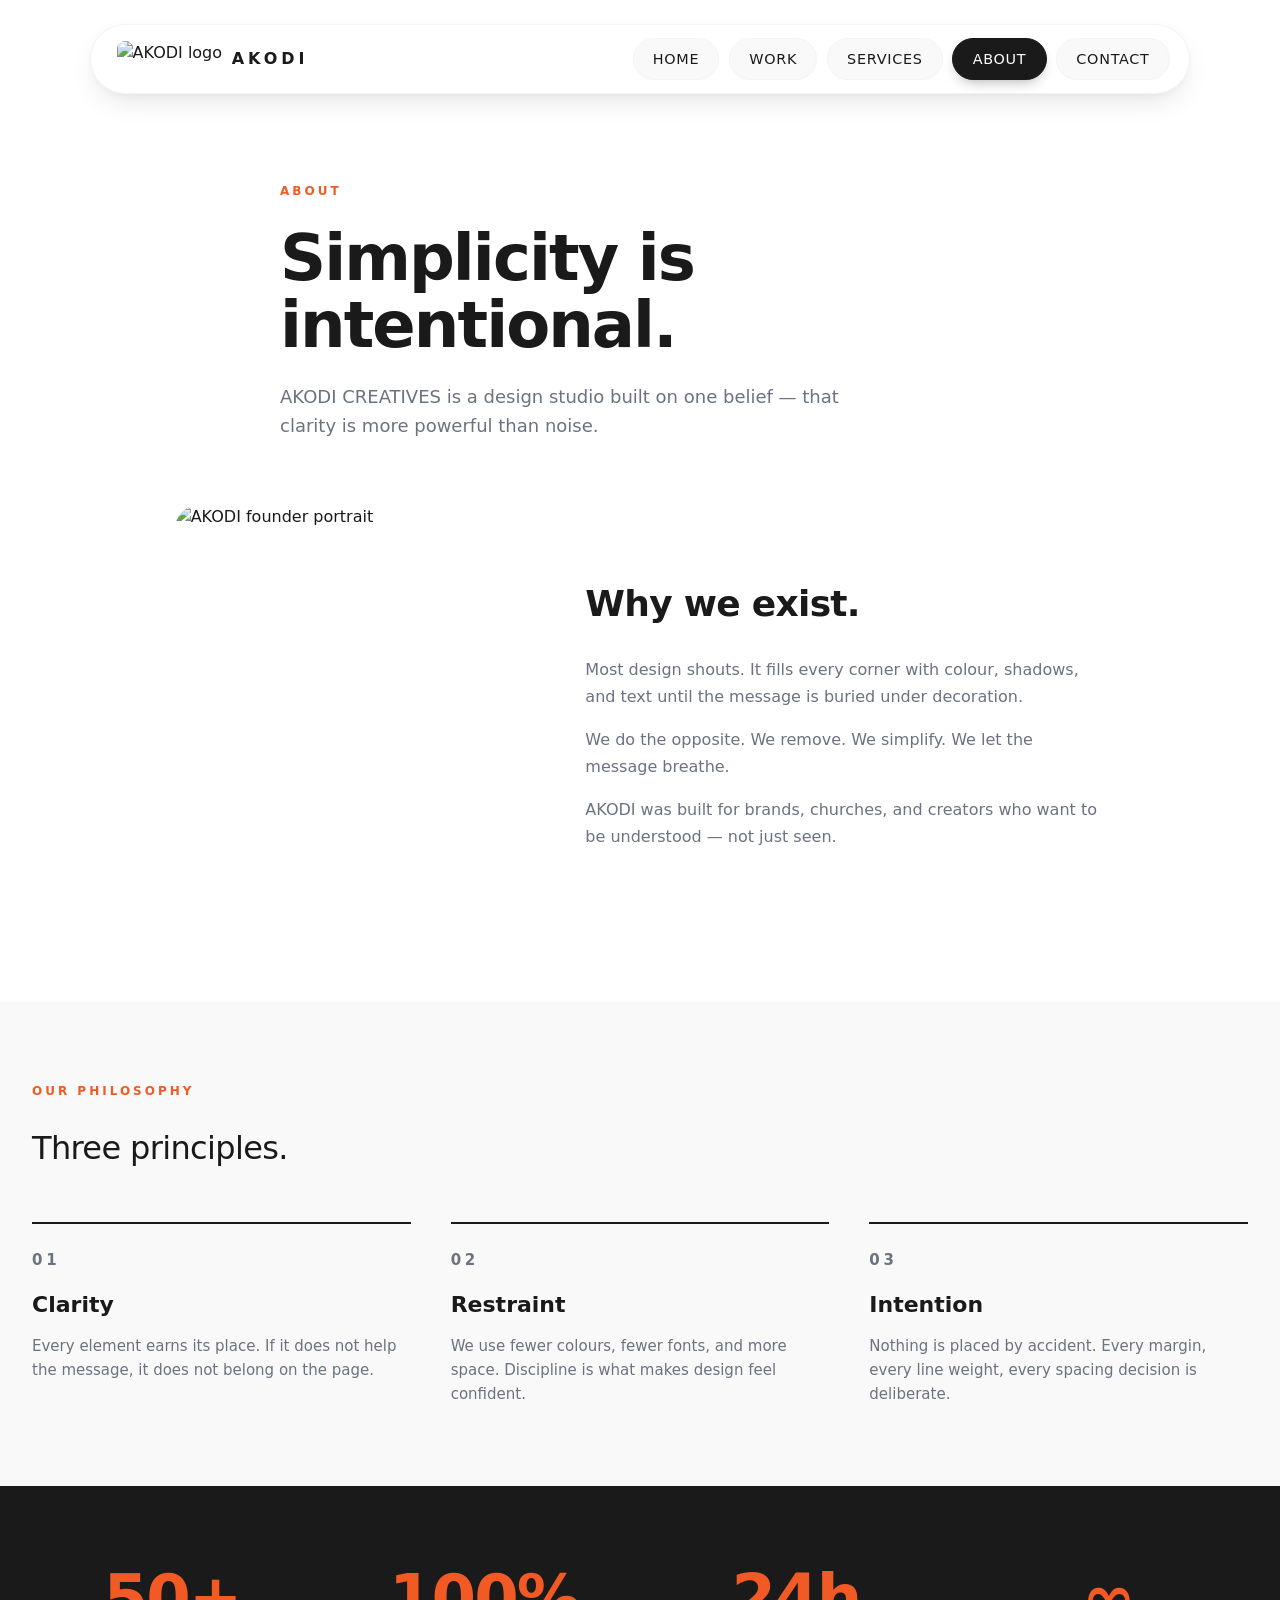
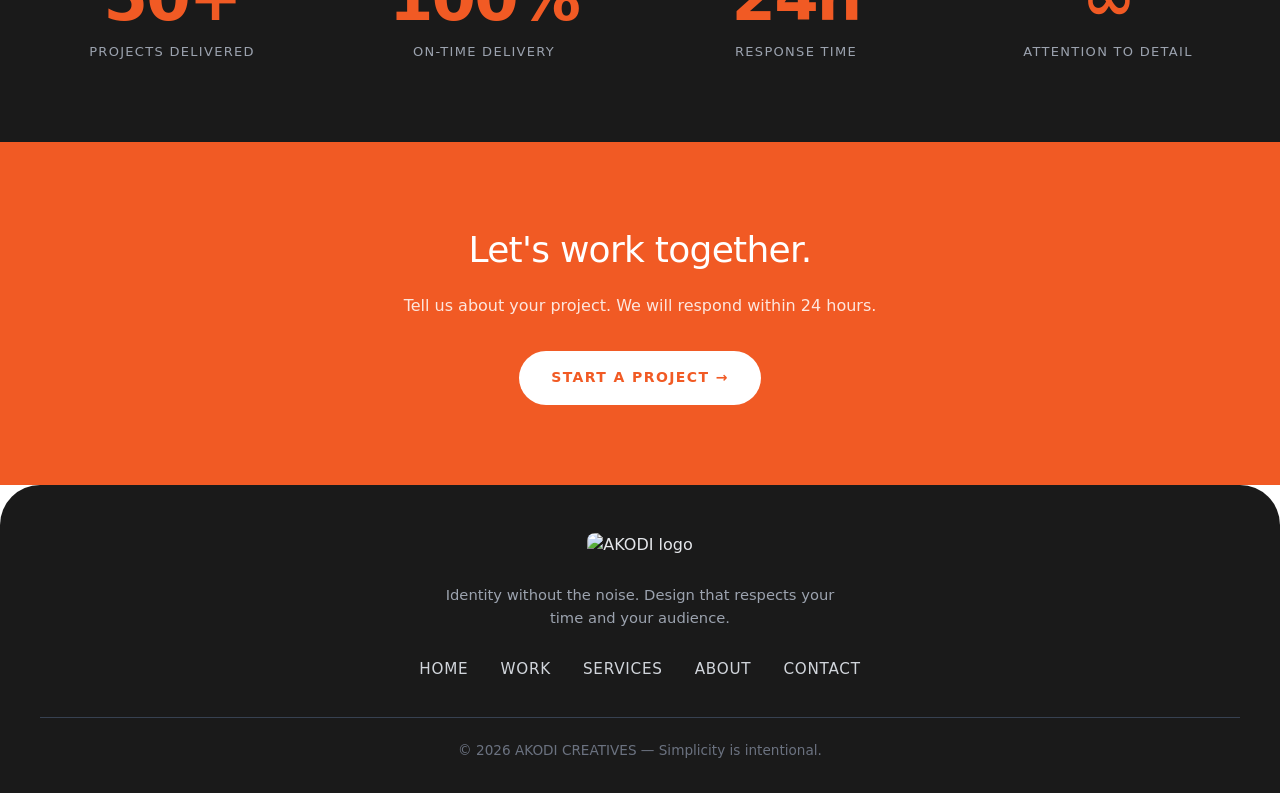
==== about.html @ a0e0c7eb "Upload static website" ====
<!DOCTYPE html>
<html lang="en">
<head>
    <meta charset="UTF-8">
    <meta name="viewport" content="width=device-width, initial-scale=1.0">
    <title>AKODI CREATIVES — About</title>
    <link rel="shortcut icon" href="images/akodi-logo.png" type="image/x-icon">
    <link rel="stylesheet" href="CSS/style.css">
</head>
<body>

    <!-- ================= NAVBAR ================= -->
    <div class="nav-wrapper">
        <nav class="navbar">
            <a href="index.html" class="logo">
                <img src="images/akodi-logo.png" alt="AKODI logo">
                <span class="logo-text">AKODI</span>
            </a>
            <div class="nav-links">
                <a href="index.html" class="nav-link">Home</a>
                <a href="work.html" class="nav-link">Work</a>
                <a href="services.html" class="nav-link">Services</a>
                <a href="about.html" class="nav-link active">About</a>
                <a href="contact.html" class="nav-link">Contact</a>
            </div>
        </nav>
    </div>

    <!-- ================= PAGE HEADER ================= -->
    <section class="page-header">
        <div class="page-header-inner">
            <p class="eyebrow">ABOUT</p>
            <h1>Simplicity is intentional.</h1>
            <p class="page-sub">AKODI CREATIVES is a design studio built on one belief — that clarity is more powerful than noise.</p>
        </div>
    </section>

    <!-- ================= ABOUT INTRO ================= -->
    <section class="about-intro">
        <div class="about-intro-inner">
            <div class="about-image">
                <img src="images/about-portrait.png" alt="AKODI founder portrait">
            </div>
            <div class="about-text">
                <h2>Why we exist.</h2>
                <p>Most design shouts. It fills every corner with colour, shadows, and text until the message is buried under decoration.</p>
                <p>We do the opposite. We remove. We simplify. We let the message breathe.</p>
                <p>AKODI was built for brands, churches, and creators who want to be understood — not just seen.</p>
            </div>
        </div>
    </section>

    <!-- ================= PHILOSOPHY ================= -->
    <section class="philosophy">
        <div class="philosophy-inner">
            <p class="eyebrow">OUR PHILOSOPHY</p>
            <h2>Three principles.</h2>

            <div class="philosophy-grid">
                <div class="philosophy-item">
                    <p class="philosophy-num">01</p>
                    <h3>Clarity</h3>
                    <p>Every element earns its place. If it does not help the message, it does not belong on the page.</p>
                </div>
                <div class="philosophy-item">
                    <p class="philosophy-num">02</p>
                    <h3>Restraint</h3>
                    <p>We use fewer colours, fewer fonts, and more space. Discipline is what makes design feel confident.</p>
                </div>
                <div class="philosophy-item">
                    <p class="philosophy-num">03</p>
                    <h3>Intention</h3>
                    <p>Nothing is placed by accident. Every margin, every line weight, every spacing decision is deliberate.</p>
                </div>
            </div>
        </div>
    </section>

    <!-- ================= STATS ================= -->
    <section class="stats">
        <div class="stats-inner">
            <div class="stat-item">
                <p class="stat-number">50+</p>
                <p class="stat-label">Projects delivered</p>
            </div>
            <div class="stat-item">
                <p class="stat-number">100%</p>
                <p class="stat-label">On-time delivery</p>
            </div>
            <div class="stat-item">
                <p class="stat-number">24h</p>
                <p class="stat-label">Response time</p>
            </div>
            <div class="stat-item">
                <p class="stat-number">∞</p>
                <p class="stat-label">Attention to detail</p>
            </div>
        </div>
    </section>

    <!-- ================= CTA ================= -->
    <section class="cta-band">
        <div class="cta-inner">
            <h2>Let's work together.</h2>
            <p>Tell us about your project. We will respond within 24 hours.</p>
            <a href="contact.html" class="btn-light">Start a Project →</a>
        </div>
    </section>

    <!-- ================= FOOTER ================= -->
    <footer class="footer">
        <div class="footer-content">
            <div class="footer-brand">
                <img src="images/akodi-logo-white.png" alt="AKODI logo" class="footer-logo">
                <p>Identity without the noise. Design that respects your time and your audience.</p>
            </div>

            <div class="footer-links">
                <a href="index.html">Home</a>
                <a href="work.html">Work</a>
                <a href="services.html">Services</a>
                <a href="about.html">About</a>
                <a href="contact.html">Contact</a>
            </div>

            <p class="footer-copy">© 2026 AKODI CREATIVES — Simplicity is intentional.</p>
        </div>
    </footer>

</body>
</html>
---- CSS/style.css ----
/* ================= RESET ================= */
* {
    margin: 0;
    padding: 0;
    box-sizing: border-box;
}

html {
    scroll-behavior: smooth;
}

body {
    font-family: system-ui, -apple-system, BlinkMacSystemFont, 'Segoe UI', Roboto, 'Helvetica Neue', Arial, sans-serif;
    background: #FFFFFF;
    color: #1A1A1A;
    line-height: 1.55;
    display: flex;
    flex-direction: column;
    min-height: 100vh;
}

a {
    color: inherit;
    text-decoration: none;
}

img {
    width: 100%;
    display: block;
}

/* ================= NAVBAR ================= */
.nav-wrapper {
    display: flex;
    justify-content: center;
    width: 100%;
    padding: 1.5rem 1.5rem 0.5rem;
    position: sticky;
    top: 0;
    z-index: 50;
    background: #FFFFFF;
}

.navbar {
    background: #FFFFFF;
    border-radius: 60px;
    box-shadow:
        0 12px 30px -8px rgba(0, 0, 0, 0.12),
        0 4px 10px -4px rgba(0, 0, 0, 0.05);
    padding: 0.5rem 1.2rem 0.5rem 0.6rem;
    display: flex;
    flex-wrap: wrap;
    justify-content: space-between;
    align-items: center;
    gap: 0.8rem 1rem;
    max-width: 1100px;
    width: 100%;
    border: 1px solid #F3F4F6;
}

.logo {
    display: inline-flex;
    align-items: center;
    gap: 0.6rem;
    padding: 0.5rem 1rem;
    border-radius: 40px;
    transition: background 0.2s ease;
}

.logo:hover {
    background: #F9F9F9;
}

.logo img {
    height: 36px;
    width: auto;
    border-radius: 8px;
}

.logo-text {
    font-weight: 700;
    font-size: 1rem;
    letter-spacing: 0.25em;
    color: #1A1A1A;
    text-transform: uppercase;
    white-space: nowrap;
}

.nav-links {
    display: flex;
    flex-wrap: wrap;
    gap: 0.4rem 0.6rem;
    align-items: center;
}

.nav-link {
    display: inline-flex;
    align-items: center;
    justify-content: center;
    padding: 0.55rem 1.2rem;
    border-radius: 40px;
    font-weight: 500;
    font-size: 0.9rem;
    letter-spacing: 0.05em;
    text-transform: uppercase;
    color: #1A1A1A;
    background: #F9F9F9;
    transition: all 0.25s cubic-bezier(0.2, 0, 0, 1);
    border: 1px solid #F3F4F6;
    white-space: nowrap;
}

.nav-link:hover {
    transform: translateY(-2px);
    background: #1A1A1A;
    color: #FFFFFF;
    border-color: #1A1A1A;
    box-shadow: 0 10px 18px -10px rgba(0, 0, 0, 0.25);
}

.nav-link.active {
    background: #1A1A1A;
    color: #FFFFFF;
    border-color: #1A1A1A;
    box-shadow: 0 6px 14px -6px rgba(26, 26, 26, 0.4);
}

.nav-link:focus-visible {
    outline: 2px solid #F15A24;
    outline-offset: 2px;
}

/* ================= HERO ================= */
.hero {
    max-width: 1280px;
    margin: 0 auto;
    padding: 5rem 2rem 4rem;
}

.hero-inner {
    display: grid;
    grid-template-columns: 1fr;
    gap: 3rem;
    align-items: center;
}

.eyebrow {
    color: #F15A24;
    font-size: 12px;
    font-weight: 600;
    letter-spacing: 0.25em;
    text-transform: uppercase;
    margin-bottom: 1.5rem;
}

.hero h1 {
    font-size: 48px;
    font-weight: 700;
    line-height: 1;
    letter-spacing: -0.03em;
    margin-bottom: 2rem;
    color: #1A1A1A;
}

.hero-sub {
    color: #6B7280;
    font-size: 18px;
    max-width: 480px;
    line-height: 1.6;
    margin-bottom: 2.5rem;
}

.btn {
    display: inline-block;
    background: #1A1A1A;
    color: #FFFFFF;
    padding: 1rem 2rem;
    border-radius: 40px;
    font-size: 14px;
    font-weight: 600;
    letter-spacing: 0.1em;
    text-transform: uppercase;
    transition: background 0.2s ease, transform 0.2s ease;
}

.btn:hover {
    background: #F15A24;
    transform: translateY(-2px);
}

.hero-visual {
    display: flex;
    justify-content: center;
}

.hero-img {
    width: 100%;
    max-width: 480px;
    border-radius: 24px;
}

/* ================= FEATURED WORK ================= */
.featured {
    max-width: 1280px;
    margin: 0 auto;
    padding: 4rem 2rem;
}

.featured-header {
    margin-bottom: 3rem;
}

.featured-header h2 {
    font-size: 32px;
    font-weight: 300;
    letter-spacing: -0.02em;
    color: #1A1A1A;
}

.featured-grid {
    display: grid;
    grid-template-columns: 1fr;
    gap: 1.5rem;
}

.card {
    background: #F9F9F9;
    padding: 2rem;
    border-radius: 16px;
    transition: transform 0.3s ease;
}

.card:hover {
    transform: translateY(-4px);
}

.card-img {
    width: 100%;
    aspect-ratio: 4 / 3;
    object-fit: cover;
    border-radius: 8px;
    margin-bottom: 1.5rem;
    transition: opacity 0.3s ease;
    opacity: 0.9;
}

.card:hover .card-img {
    opacity: 1;
}

.card-label {
    font-size: 12px;
    font-weight: 600;
    letter-spacing: 0.25em;
    text-transform: uppercase;
    color: #6B7280;
}

.card-desc {
    font-size: 14px;
    color: #9CA3AF;
    margin-top: 0.25rem;
}

.featured-cta {
    margin-top: 3rem;
    text-align: center;
}

.btn-outline {
    display: inline-block;
    padding: 1rem 2rem;
    border-radius: 40px;
    border: 2px solid #1A1A1A;
    color: #1A1A1A;
    font-size: 14px;
    font-weight: 600;
    letter-spacing: 0.1em;
    text-transform: uppercase;
    transition: all 0.2s ease;
}

.btn-outline:hover {
    background: #1A1A1A;
    color: #FFFFFF;
}

/* ================= SERVICES OVERVIEW (HOME) ================= */
.services-overview {
    border-top: 1px solid #F3F4F6;
    border-bottom: 1px solid #F3F4F6;
    background: #FFFFFF;
    padding: 5rem 0;
}

.services-inner {
    max-width: 1024px;
    margin: 0 auto;
    padding: 0 2rem;
    display: grid;
    grid-template-columns: 1fr;
    gap: 3rem;
}

.services-col h3 {
    color: #F15A24;
    font-size: 12px;
    font-weight: 600;
    letter-spacing: 0.25em;
    text-transform: uppercase;
    margin-bottom: 1rem;
}

.services-col p {
    color: #6B7280;
    font-size: 16px;
    line-height: 1.6;
}

/* ================= PAGE HEADER ================= */
.page-header {
    max-width: 1280px;
    margin: 0 auto;
    padding: 5rem 2rem 2rem;
}

.page-header-inner {
    max-width: 720px;
}

.page-header h1 {
    font-size: 48px;
    font-weight: 700;
    line-height: 1.05;
    letter-spacing: -0.03em;
    margin-bottom: 1.5rem;
    color: #1A1A1A;
}

.page-sub {
    color: #6B7280;
    font-size: 18px;
    line-height: 1.6;
    max-width: 560px;
}

/* ================= WORK PAGE GRID ================= */
.work-section {
    max-width: 1280px;
    margin: 0 auto;
    padding: 3rem 2rem 5rem;
}

.work-inner {
    display: grid;
    grid-template-columns: 1fr;
    gap: 3rem;
}

.work-item {
    display: flex;
    flex-direction: column;
    gap: 1.5rem;
}

.work-item img {
    width: 100%;
    aspect-ratio: 4 / 3;
    object-fit: cover;
    border-radius: 16px;
    transition: transform 0.35s ease;
}

.work-item:hover img {
    transform: scale(1.02);
}

.work-item-info {
    padding-left: 0.25rem;
}

.work-label {
    color: #F15A24;
    font-size: 11px;
    font-weight: 600;
    letter-spacing: 0.25em;
    text-transform: uppercase;
    margin-bottom: 0.5rem;
}

.work-item-info h3 {
    font-size: 22px;
    font-weight: 600;
    letter-spacing: -0.01em;
    color: #1A1A1A;
    margin-bottom: 0.5rem;
}

.work-desc {
    font-size: 15px;
    color: #6B7280;
    line-height: 1.6;
    max-width: 480px;
}

/* ================= SERVICES FULL PAGE ================= */
.services-full {
    max-width: 1280px;
    margin: 0 auto;
    padding: 3rem 2rem 5rem;
}

.services-full-inner {
    display: flex;
    flex-direction: column;
    gap: 0;
}

.service-block {
    display: flex;
    flex-direction: column;
    gap: 1rem;
    padding: 3rem 0;
    border-top: 1px solid #F3F4F6;
}

.service-block:last-child {
    border-bottom: 1px solid #F3F4F6;
}

.service-number {
    font-size: 14px;
    font-weight: 600;
    letter-spacing: 0.25em;
    color: #F15A24;
}

.service-content h2 {
    font-size: 28px;
    font-weight: 600;
    letter-spacing: -0.02em;
    color: #1A1A1A;
    margin-bottom: 1rem;
}

.service-content p {
    font-size: 16px;
    color: #6B7280;
    line-height: 1.6;
    max-width: 560px;
    margin-bottom: 1.5rem;
}

.service-list {
    list-style: none;
    display: flex;
    flex-direction: column;
    gap: 0.6rem;
}

.service-list li {
    font-size: 15px;
    color: #1A1A1A;
    padding-left: 1.25rem;
    position: relative;
}

.service-list li::before {
    content: '—';
    position: absolute;
    left: 0;
    color: #F15A24;
}

/* ================= PROCESS ================= */
.process {
    background: #F9F9F9;
    padding: 5rem 2rem;
}

.process-inner {
    max-width: 1280px;
    margin: 0 auto;
}

.process h2 {
    font-size: 32px;
    font-weight: 300;
    letter-spacing: -0.02em;
    color: #1A1A1A;
    margin-bottom: 3rem;
}

.process-grid {
    display: grid;
    grid-template-columns: 1fr;
    gap: 2.5rem;
}

.process-step {
    border-top: 2px solid #1A1A1A;
    padding-top: 1.5rem;
}

.process-num {
    font-size: 13px;
    font-weight: 600;
    letter-spacing: 0.25em;
    color: #F15A24;
    margin-bottom: 1rem;
}

.process-step h3 {
    font-size: 20px;
    font-weight: 600;
    color: #1A1A1A;
    margin-bottom: 0.5rem;
}

.process-step p {
    font-size: 15px;
    color: #6B7280;
    line-height: 1.6;
}

/* ================= ABOUT INTRO ================= */
.about-intro {
    max-width: 1280px;
    margin: 0 auto;
    padding: 2rem 2rem 4rem;
}

.about-intro-inner {
    display: grid;
    grid-template-columns: 1fr;
    gap: 3rem;
    align-items: center;
}

.about-image img {
    width: 100%;
    aspect-ratio: 4 / 5;
    object-fit: cover;
    border-radius: 24px;
}

.about-text h2 {
    font-size: 28px;
    font-weight: 600;
    letter-spacing: -0.02em;
    color: #1A1A1A;
    margin-bottom: 1.5rem;
}

.about-text p {
    font-size: 16px;
    color: #6B7280;
    line-height: 1.7;
    margin-bottom: 1rem;
    max-width: 520px;
}

/* ================= PHILOSOPHY ================= */
.philosophy {
    background: #F9F9F9;
    padding: 5rem 2rem;
}

.philosophy-inner {
    max-width: 1280px;
    margin: 0 auto;
}

.philosophy h2 {
    font-size: 32px;
    font-weight: 300;
    letter-spacing: -0.02em;
    color: #1A1A1A;
    margin-bottom: 3rem;
}

.philosophy-grid {
    display: grid;
    grid-template-columns: 1fr;
    gap: 2.5rem;
}

.philosophy-item {
    border-top: 2px solid #1A1A1A;
    padding-top: 1.5rem;
}

.philosophy-num {
    font-size: 13px;
    font-weight: 600;
    letter-spacing: 0.25em;
    color: #F15A24;
    margin-bottom: 1rem;
}

.philosophy-item h3 {
    font-size: 22px;
    font-weight: 600;
    color: #1A1A1A;
    margin-bottom: 0.75rem;
}

.philosophy-item p {
    font-size: 15px;
    color: #6B7280;
    line-height: 1.6;
}

/* ================= STATS ================= */
.stats {
    background: #1A1A1A;
    color: #FFFFFF;
    padding: 5rem 2rem;
}

.stats-inner {
    max-width: 1280px;
    margin: 0 auto;
    display: grid;
    grid-template-columns: 1fr 1fr;
    gap: 3rem 2rem;
    text-align: center;
}

.stat-number {
    font-size: 48px;
    font-weight: 700;
    letter-spacing: -0.03em;
    color: #F15A24;
    line-height: 1;
    margin-bottom: 0.75rem;
}

.stat-label {
    font-size: 13px;
    font-weight: 500;
    letter-spacing: 0.1em;
    text-transform: uppercase;
    color: #9CA3AF;
}

/* ================= CONTACT PAGE ================= */
.contact-section {
    max-width: 1280px;
    margin: 0 auto;
    padding: 2rem 2rem 5rem;
}

.contact-inner {
    display: grid;
    grid-template-columns: 1fr;
    gap: 4rem;
}

.contact-form {
    display: flex;
    flex-direction: column;
    gap: 2rem;
}

.form-group {
    display: flex;
    flex-direction: column;
    gap: 0.5rem;
}

.form-group.hidden {
    display: none;
}

.form-group label {
    font-size: 12px;
    font-weight: 600;
    letter-spacing: 0.2em;
    text-transform: uppercase;
    color: #6B7280;
}

.label-light {
    color: #9CA3AF;
    font-weight: 400;
    letter-spacing: 0.05em;
    text-transform: none;
}

.contact-form input,
.contact-form textarea {
    width: 100%;
    background: transparent;
    border: none;
    border-bottom: 2px solid #D1D5DB;
    padding: 0.75rem 0;
    color: #1A1A1A;
    font-size: 17px;
    font-family: inherit;
    outline: none;
    transition: border-color 0.2s ease;
    resize: none;
}

.contact-form input:focus,
.contact-form textarea:focus {
    border-bottom-color: #F15A24;
}

.contact-form input::placeholder,
.contact-form textarea::placeholder {
    color: #D1D5DB;
}

.btn-submit {
    align-self: flex-start;
    background: #1A1A1A;
    color: #FFFFFF;
    padding: 1rem 2.5rem;
    border: none;
    border-radius: 40px;
    font-size: 14px;
    font-weight: 600;
    letter-spacing: 0.1em;
    text-transform: uppercase;
    cursor: pointer;
    font-family: inherit;
    transition: background 0.2s ease, transform 0.2s ease;
}

.btn-submit:hover {
    background: #F15A24;
    transform: translateY(-2px);
}

.btn-submit:disabled {
    opacity: 0.6;
    cursor: not-allowed;
}

.form-status {
    font-size: 14px;
    color: #F15A24;
    min-height: 20px;
}

.contact-info {
    display: flex;
    flex-direction: column;
    gap: 1.75rem;
    padding-top: 0.5rem;
}

.info-block {
    border-top: 1px solid #F3F4F6;
    padding-top: 1rem;
}

.info-label {
    font-size: 11px;
    font-weight: 600;
    letter-spacing: 0.25em;
    text-transform: uppercase;
    color: #F15A24;
    margin-bottom: 0.5rem;
}

.info-value {
    font-size: 17px;
    color: #1A1A1A;
    font-weight: 500;
}

/* ================= CTA BAND ================= */
.cta-band {
    background: #F15A24;
    color: #FFFFFF;
    padding: 5rem 2rem;
    text-align: center;
}

.cta-inner h2 {
    font-size: 36px;
    font-weight: 300;
    letter-spacing: -0.02em;
    margin-bottom: 1rem;
}

.cta-inner p {
    color: rgba(255, 255, 255, 0.85);
    font-size: 16px;
    margin-bottom: 2rem;
}

.btn-light {
    display: inline-block;
    background: #FFFFFF;
    color: #F15A24;
    padding: 1rem 2rem;
    border-radius: 40px;
    font-size: 14px;
    font-weight: 600;
    letter-spacing: 0.1em;
    text-transform: uppercase;
    transition: transform 0.2s ease, box-shadow 0.2s ease;
}

.btn-light:hover {
    transform: translateY(-2px);
    box-shadow: 0 12px 24px -10px rgba(0, 0, 0, 0.25);
}

/* ================= FOOTER ================= */
.footer {
    background: #1A1A1A;
    color: #E5E7EB;
    padding: 3rem 1.5rem 2rem;
    border-radius: 40px 40px 0 0;
    margin-top: auto;
}

.footer-content {
    max-width: 1200px;
    margin: 0 auto;
    display: flex;
    flex-direction: column;
    gap: 1.8rem;
    text-align: center;
}

.footer-brand {
    display: flex;
    flex-direction: column;
    align-items: center;
    gap: 0.7rem;
}

.footer-logo {
    height: 40px;
    width: auto;
    border-radius: 8px;
}

.footer-brand p {
    font-size: 0.92rem;
    color: #9CA3AF;
    max-width: 420px;
}

.footer-links {
    display: flex;
    flex-wrap: wrap;
    justify-content: center;
    gap: 1.2rem 2rem;
}

.footer-links a {
    color: #D1D5DB;
    font-weight: 500;
    font-size: 0.95rem;
    letter-spacing: 0.05em;
    text-transform: uppercase;
    transition: color 0.2s ease;
    padding-bottom: 4px;
    border-bottom: 2px solid transparent;
}

.footer-links a:hover {
    color: #FFFFFF;
    border-bottom-color: #F15A24;
}

.footer-copy {
    font-size: 0.85rem;
    color: #6B7280;
    border-top: 1px solid #374151;
    padding-top: 1.4rem;
}

/* ================= MEDIA QUERIES ================= */
@media (min-width: 768px) {
    .hero {
        padding: 6rem 2rem 5rem;
    }

    .hero-inner {
        grid-template-columns: 3fr 2fr;
        gap: 4rem;
    }

    .hero h1 {
        font-size: 72px;
    }

    .hero-img {
        max-width: 100%;
    }

    .featured-grid {
        grid-template-columns: 1fr 1fr;
    }

    .services-inner {
        grid-template-columns: 1fr 1fr 1fr;
        gap: 4rem;
    }

    .page-header h1 {
        font-size: 64px;
    }

    .work-inner {
        grid-template-columns: 1fr 1fr;
        gap: 4rem 3rem;
    }

    .service-block {
        flex-direction: row;
        gap: 4rem;
        padding: 4rem 0;
    }

    .service-number {
        flex: 0 0 80px;
        padding-top: 0.5rem;
    }

    .service-content {
        flex: 1;
    }

    .process-grid {
        grid-template-columns: 1fr 1fr 1fr 1fr;
        gap: 2rem;
    }

    .about-intro-inner {
        grid-template-columns: 2fr 3fr;
        gap: 4rem;
    }

    .about-text h2 {
        font-size: 36px;
    }

    .philosophy-grid {
        grid-template-columns: 1fr 1fr 1fr;
        gap: 2.5rem;
    }

    .stats-inner {
        grid-template-columns: 1fr 1fr 1fr 1fr;
        gap: 2rem;
    }

    .stat-number {
        font-size: 64px;
    }

    .contact-inner {
        grid-template-columns: 3fr 2fr;
        gap: 5rem;
    }
}

@media (min-width: 1024px) {
    .hero h1 {
        font-size: 96px;
    }
}

@media (max-width: 768px) {
    .nav-wrapper {
        padding: 1rem 1rem 0.5rem;
    }

    .navbar {
        padding: 0.5rem 0.8rem;
    }

    .nav-link {
        padding: 0.5rem 0.9rem;
        font-size: 0.75rem;
    }

    .logo-text {
        font-size: 0.9rem;
    }

    .hero h1 {
        font-size: 40px;
    }

    .footer {
        border-radius: 24px 24px 0 0;
    }
}
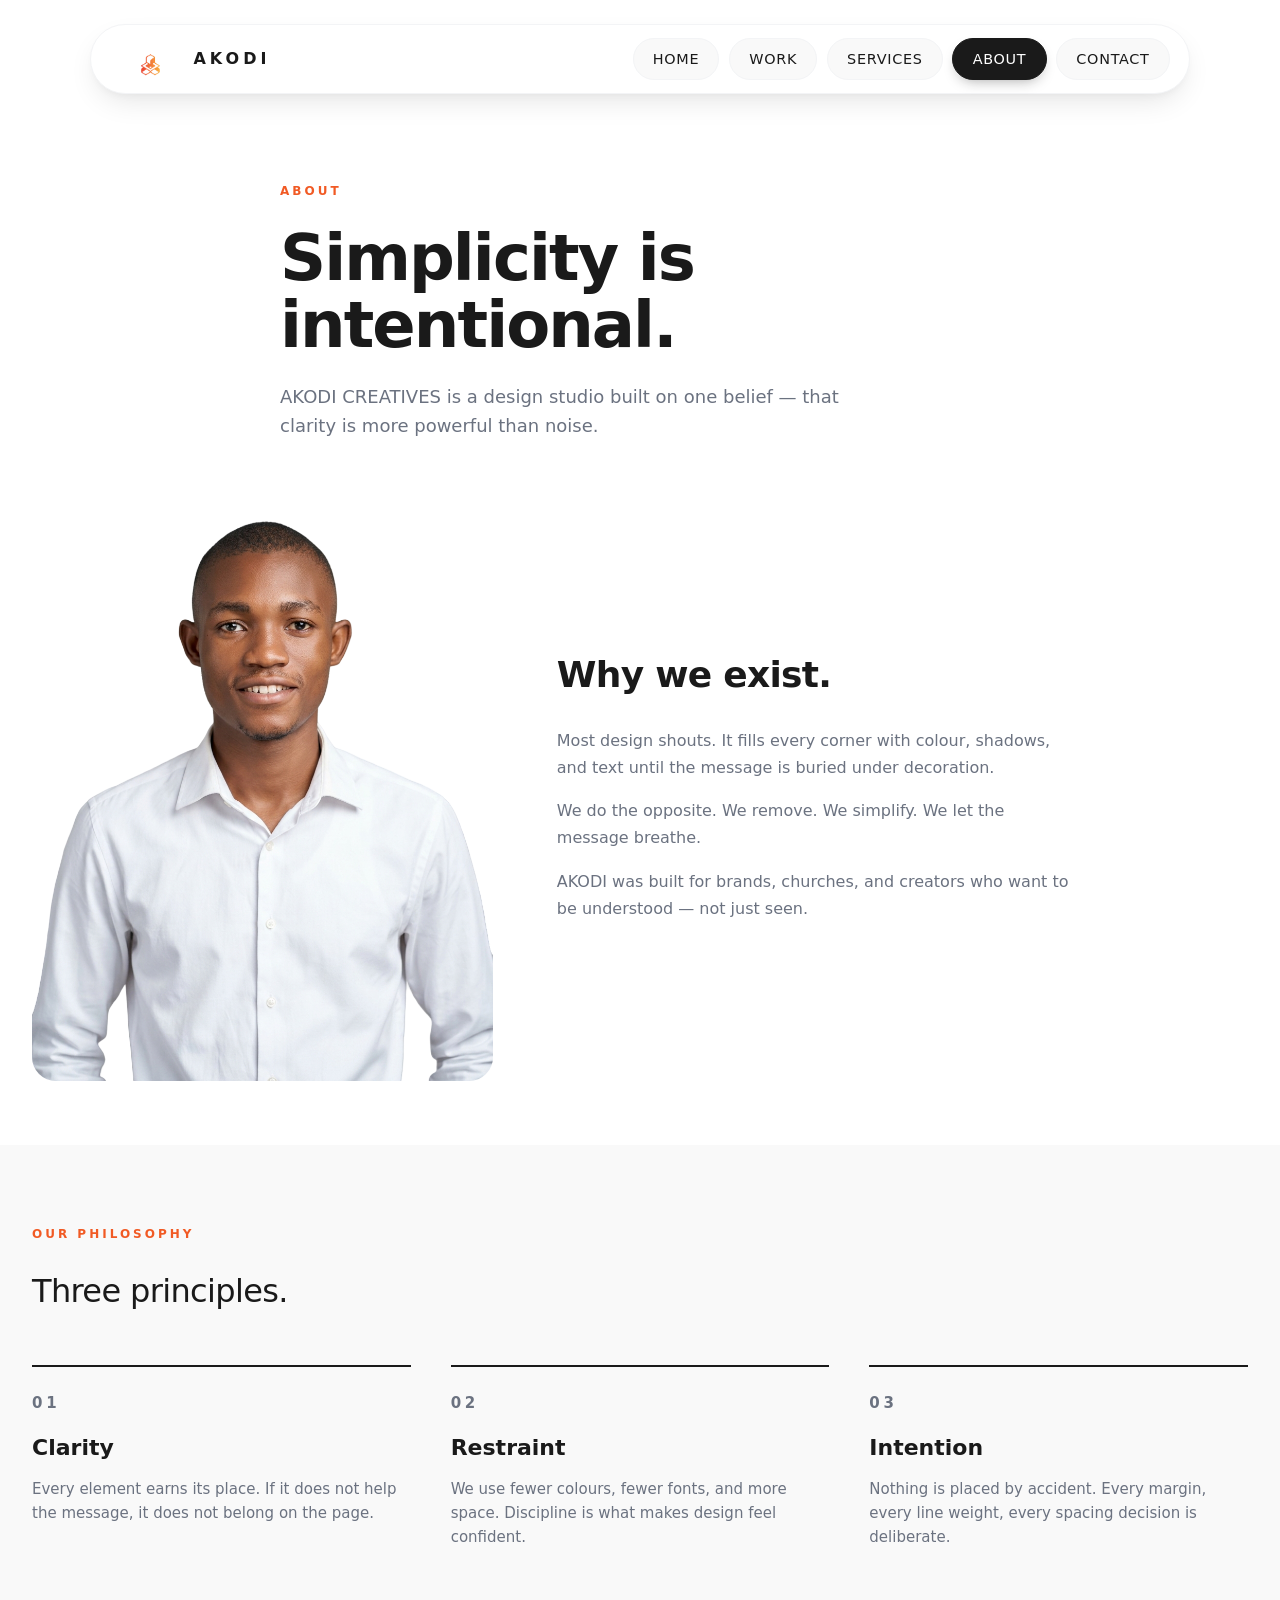
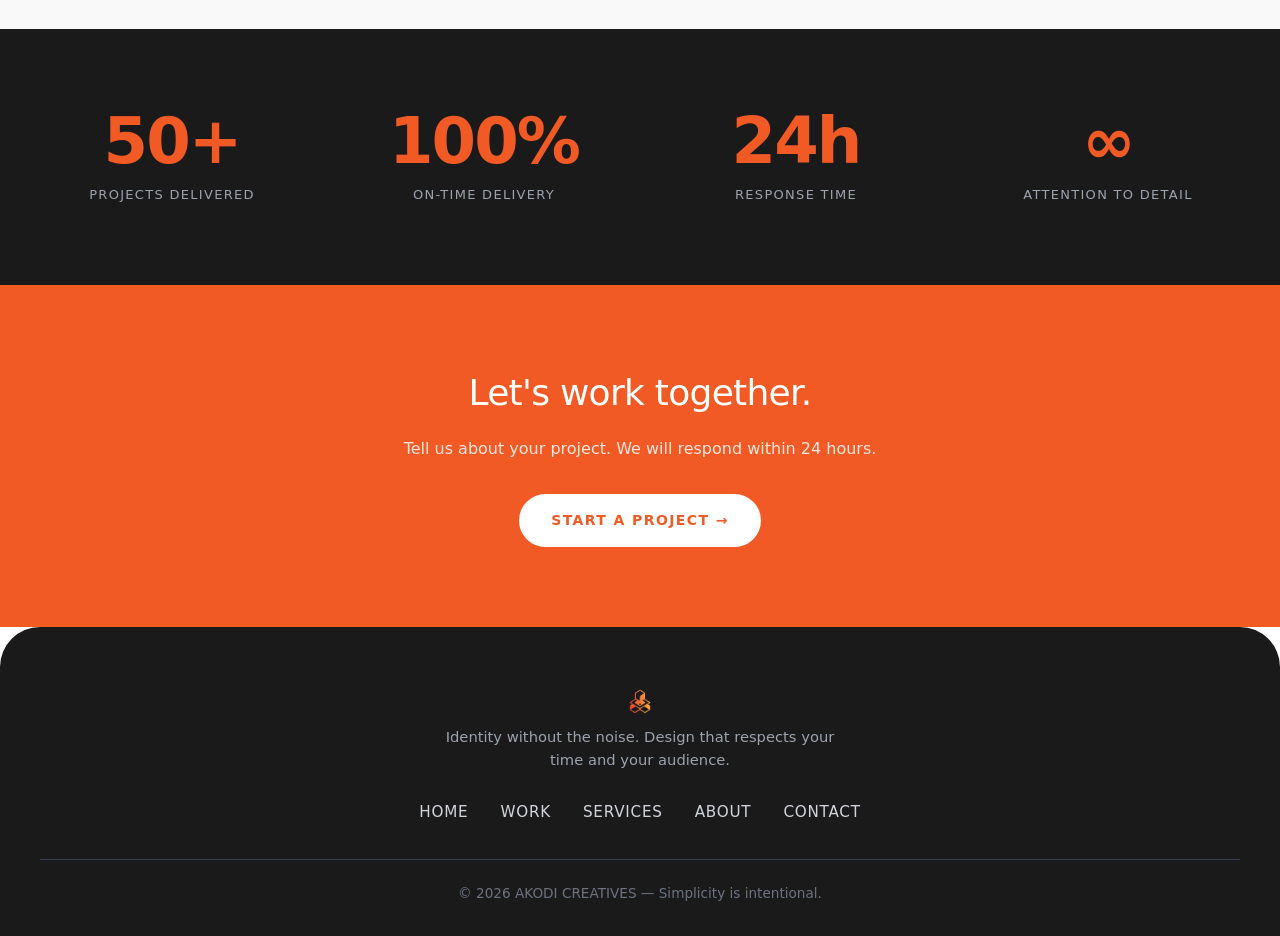
==== commit 8099a9c5: "Fix HTML encoding issues in about.html" ====
--- a/about.html
+++ b/about.html
@@ -5,7 +5,7 @@
     <meta name="viewport" content="width=device-width, initial-scale=1.0">
     <title>AKODI CREATIVES — About</title>
     <link rel="shortcut icon" href="images/akodi-logo.png" type="image/x-icon">
-    <link rel="stylesheet" href="CSS/style.css">
+    <link rel="stylesheet" href="css/style.css">
 </head>
 <body>
 
@@ -128,4 +128,4 @@
     </footer>
 
 </body>
-</html>+</html>
--- a/css/style.css
+++ b/css/style.css
@@ -0,0 +1,998 @@
+/* ================= RESET ================= */
+* {
+    margin: 0;
+    padding: 0;
+    box-sizing: border-box;
+}
+
+html {
+    scroll-behavior: smooth;
+}
+
+body {
+    font-family: system-ui, -apple-system, BlinkMacSystemFont, 'Segoe UI', Roboto, 'Helvetica Neue', Arial, sans-serif;
+    background: #FFFFFF;
+    color: #1A1A1A;
+    line-height: 1.55;
+    display: flex;
+    flex-direction: column;
+    min-height: 100vh;
+}
+
+a {
+    color: inherit;
+    text-decoration: none;
+}
+
+img {
+    width: 100%;
+    display: block;
+}
+
+/* ================= NAVBAR ================= */
+.nav-wrapper {
+    display: flex;
+    justify-content: center;
+    width: 100%;
+    padding: 1.5rem 1.5rem 0.5rem;
+    position: sticky;
+    top: 0;
+    z-index: 50;
+    background: #FFFFFF;
+}
+
+.navbar {
+    background: #FFFFFF;
+    border-radius: 60px;
+    box-shadow:
+        0 12px 30px -8px rgba(0, 0, 0, 0.12),
+        0 4px 10px -4px rgba(0, 0, 0, 0.05);
+    padding: 0.5rem 1.2rem 0.5rem 0.6rem;
+    display: flex;
+    flex-wrap: wrap;
+    justify-content: space-between;
+    align-items: center;
+    gap: 0.8rem 1rem;
+    max-width: 1100px;
+    width: 100%;
+    border: 1px solid #F3F4F6;
+}
+
+.logo {
+    display: inline-flex;
+    align-items: center;
+    gap: 0.6rem;
+    padding: 0.5rem 1rem;
+    border-radius: 40px;
+    transition: background 0.2s ease;
+}
+
+.logo:hover {
+    background: #F9F9F9;
+}
+
+.logo img {
+    height: 36px;
+    width: auto;
+    border-radius: 8px;
+}
+
+.logo-text {
+    font-weight: 700;
+    font-size: 1rem;
+    letter-spacing: 0.25em;
+    color: #1A1A1A;
+    text-transform: uppercase;
+    white-space: nowrap;
+}
+
+.nav-links {
+    display: flex;
+    flex-wrap: wrap;
+    gap: 0.4rem 0.6rem;
+    align-items: center;
+}
+
+.nav-link {
+    display: inline-flex;
+    align-items: center;
+    justify-content: center;
+    padding: 0.55rem 1.2rem;
+    border-radius: 40px;
+    font-weight: 500;
+    font-size: 0.9rem;
+    letter-spacing: 0.05em;
+    text-transform: uppercase;
+    color: #1A1A1A;
+    background: #F9F9F9;
+    transition: all 0.25s cubic-bezier(0.2, 0, 0, 1);
+    border: 1px solid #F3F4F6;
+    white-space: nowrap;
+}
+
+.nav-link:hover {
+    transform: translateY(-2px);
+    background: #1A1A1A;
+    color: #FFFFFF;
+    border-color: #1A1A1A;
+    box-shadow: 0 10px 18px -10px rgba(0, 0, 0, 0.25);
+}
+
+.nav-link.active {
+    background: #1A1A1A;
+    color: #FFFFFF;
+    border-color: #1A1A1A;
+    box-shadow: 0 6px 14px -6px rgba(26, 26, 26, 0.4);
+}
+
+.nav-link:focus-visible {
+    outline: 2px solid #F15A24;
+    outline-offset: 2px;
+}
+
+/* ================= HERO ================= */
+.hero {
+    max-width: 1280px;
+    margin: 0 auto;
+    padding: 5rem 2rem 4rem;
+}
+
+.hero-inner {
+    display: grid;
+    grid-template-columns: 1fr;
+    gap: 3rem;
+    align-items: center;
+}
+
+.eyebrow {
+    color: #F15A24;
+    font-size: 12px;
+    font-weight: 600;
+    letter-spacing: 0.25em;
+    text-transform: uppercase;
+    margin-bottom: 1.5rem;
+}
+
+.hero h1 {
+    font-size: 48px;
+    font-weight: 700;
+    line-height: 1;
+    letter-spacing: -0.03em;
+    margin-bottom: 2rem;
+    color: #1A1A1A;
+}
+
+.hero-sub {
+    color: #6B7280;
+    font-size: 18px;
+    max-width: 480px;
+    line-height: 1.6;
+    margin-bottom: 2.5rem;
+}
+
+.btn {
+    display: inline-block;
+    background: #1A1A1A;
+    color: #FFFFFF;
+    padding: 1rem 2rem;
+    border-radius: 40px;
+    font-size: 14px;
+    font-weight: 600;
+    letter-spacing: 0.1em;
+    text-transform: uppercase;
+    transition: background 0.2s ease, transform 0.2s ease;
+}
+
+.btn:hover {
+    background: #F15A24;
+    transform: translateY(-2px);
+}
+
+.hero-visual {
+    display: flex;
+    justify-content: center;
+}
+
+.hero-img {
+    width: 100%;
+    max-width: 480px;
+    border-radius: 24px;
+}
+
+/* ================= FEATURED WORK ================= */
+.featured {
+    max-width: 1280px;
+    margin: 0 auto;
+    padding: 4rem 2rem;
+}
+
+.featured-header {
+    margin-bottom: 3rem;
+}
+
+.featured-header h2 {
+    font-size: 32px;
+    font-weight: 300;
+    letter-spacing: -0.02em;
+    color: #1A1A1A;
+}
+
+.featured-grid {
+    display: grid;
+    grid-template-columns: 1fr;
+    gap: 1.5rem;
+}
+
+.card {
+    background: #F9F9F9;
+    padding: 2rem;
+    border-radius: 16px;
+    transition: transform 0.3s ease;
+}
+
+.card:hover {
+    transform: translateY(-4px);
+}
+
+.card-img {
+    width: 100%;
+    aspect-ratio: 4 / 3;
+    object-fit: cover;
+    border-radius: 8px;
+    margin-bottom: 1.5rem;
+    transition: opacity 0.3s ease;
+    opacity: 0.9;
+}
+
+.card:hover .card-img {
+    opacity: 1;
+}
+
+.card-label {
+    font-size: 12px;
+    font-weight: 600;
+    letter-spacing: 0.25em;
+    text-transform: uppercase;
+    color: #6B7280;
+}
+
+.card-desc {
+    font-size: 14px;
+    color: #9CA3AF;
+    margin-top: 0.25rem;
+}
+
+.featured-cta {
+    margin-top: 3rem;
+    text-align: center;
+}
+
+.btn-outline {
+    display: inline-block;
+    padding: 1rem 2rem;
+    border-radius: 40px;
+    border: 2px solid #1A1A1A;
+    color: #1A1A1A;
+    font-size: 14px;
+    font-weight: 600;
+    letter-spacing: 0.1em;
+    text-transform: uppercase;
+    transition: all 0.2s ease;
+}
+
+.btn-outline:hover {
+    background: #1A1A1A;
+    color: #FFFFFF;
+}
+
+/* ================= SERVICES OVERVIEW (HOME) ================= */
+.services-overview {
+    border-top: 1px solid #F3F4F6;
+    border-bottom: 1px solid #F3F4F6;
+    background: #FFFFFF;
+    padding: 5rem 0;
+}
+
+.services-inner {
+    max-width: 1024px;
+    margin: 0 auto;
+    padding: 0 2rem;
+    display: grid;
+    grid-template-columns: 1fr;
+    gap: 3rem;
+}
+
+.services-col h3 {
+    color: #F15A24;
+    font-size: 12px;
+    font-weight: 600;
+    letter-spacing: 0.25em;
+    text-transform: uppercase;
+    margin-bottom: 1rem;
+}
+
+.services-col p {
+    color: #6B7280;
+    font-size: 16px;
+    line-height: 1.6;
+}
+
+/* ================= PAGE HEADER ================= */
+.page-header {
+    max-width: 1280px;
+    margin: 0 auto;
+    padding: 5rem 2rem 2rem;
+}
+
+.page-header-inner {
+    max-width: 720px;
+}
+
+.page-header h1 {
+    font-size: 48px;
+    font-weight: 700;
+    line-height: 1.05;
+    letter-spacing: -0.03em;
+    margin-bottom: 1.5rem;
+    color: #1A1A1A;
+}
+
+.page-sub {
+    color: #6B7280;
+    font-size: 18px;
+    line-height: 1.6;
+    max-width: 560px;
+}
+
+/* ================= WORK PAGE GRID ================= */
+.work-section {
+    max-width: 1280px;
+    margin: 0 auto;
+    padding: 3rem 2rem 5rem;
+}
+
+.work-inner {
+    display: grid;
+    grid-template-columns: 1fr;
+    gap: 3rem;
+}
+
+.work-item {
+    display: flex;
+    flex-direction: column;
+    gap: 1.5rem;
+}
+
+.work-item img {
+    width: 100%;
+    aspect-ratio: 4 / 3;
+    object-fit: cover;
+    border-radius: 16px;
+    transition: transform 0.35s ease;
+}
+
+.work-item:hover img {
+    transform: scale(1.02);
+}
+
+.work-item-info {
+    padding-left: 0.25rem;
+}
+
+.work-label {
+    color: #F15A24;
+    font-size: 11px;
+    font-weight: 600;
+    letter-spacing: 0.25em;
+    text-transform: uppercase;
+    margin-bottom: 0.5rem;
+}
+
+.work-item-info h3 {
+    font-size: 22px;
+    font-weight: 600;
+    letter-spacing: -0.01em;
+    color: #1A1A1A;
+    margin-bottom: 0.5rem;
+}
+
+.work-desc {
+    font-size: 15px;
+    color: #6B7280;
+    line-height: 1.6;
+    max-width: 480px;
+}
+
+/* ================= SERVICES FULL PAGE ================= */
+.services-full {
+    max-width: 1280px;
+    margin: 0 auto;
+    padding: 3rem 2rem 5rem;
+}
+
+.services-full-inner {
+    display: flex;
+    flex-direction: column;
+    gap: 0;
+}
+
+.service-block {
+    display: flex;
+    flex-direction: column;
+    gap: 1rem;
+    padding: 3rem 0;
+    border-top: 1px solid #F3F4F6;
+}
+
+.service-block:last-child {
+    border-bottom: 1px solid #F3F4F6;
+}
+
+.service-number {
+    font-size: 14px;
+    font-weight: 600;
+    letter-spacing: 0.25em;
+    color: #F15A24;
+}
+
+.service-content h2 {
+    font-size: 28px;
+    font-weight: 600;
+    letter-spacing: -0.02em;
+    color: #1A1A1A;
+    margin-bottom: 1rem;
+}
+
+.service-content p {
+    font-size: 16px;
+    color: #6B7280;
+    line-height: 1.6;
+    max-width: 560px;
+    margin-bottom: 1.5rem;
+}
+
+.service-list {
+    list-style: none;
+    display: flex;
+    flex-direction: column;
+    gap: 0.6rem;
+}
+
+.service-list li {
+    font-size: 15px;
+    color: #1A1A1A;
+    padding-left: 1.25rem;
+    position: relative;
+}
+
+.service-list li::before {
+    content: '—';
+    position: absolute;
+    left: 0;
+    color: #F15A24;
+}
+
+/* ================= PROCESS ================= */
+.process {
+    background: #F9F9F9;
+    padding: 5rem 2rem;
+}
+
+.process-inner {
+    max-width: 1280px;
+    margin: 0 auto;
+}
+
+.process h2 {
+    font-size: 32px;
+    font-weight: 300;
+    letter-spacing: -0.02em;
+    color: #1A1A1A;
+    margin-bottom: 3rem;
+}
+
+.process-grid {
+    display: grid;
+    grid-template-columns: 1fr;
+    gap: 2.5rem;
+}
+
+.process-step {
+    border-top: 2px solid #1A1A1A;
+    padding-top: 1.5rem;
+}
+
+.process-num {
+    font-size: 13px;
+    font-weight: 600;
+    letter-spacing: 0.25em;
+    color: #F15A24;
+    margin-bottom: 1rem;
+}
+
+.process-step h3 {
+    font-size: 20px;
+    font-weight: 600;
+    color: #1A1A1A;
+    margin-bottom: 0.5rem;
+}
+
+.process-step p {
+    font-size: 15px;
+    color: #6B7280;
+    line-height: 1.6;
+}
+
+/* ================= ABOUT INTRO ================= */
+.about-intro {
+    max-width: 1280px;
+    margin: 0 auto;
+    padding: 2rem 2rem 4rem;
+}
+
+.about-intro-inner {
+    display: grid;
+    grid-template-columns: 1fr;
+    gap: 3rem;
+    align-items: center;
+}
+
+.about-image img {
+    width: 100%;
+    aspect-ratio: 4 / 5;
+    object-fit: cover;
+    border-radius: 24px;
+}
+
+.about-text h2 {
+    font-size: 28px;
+    font-weight: 600;
+    letter-spacing: -0.02em;
+    color: #1A1A1A;
+    margin-bottom: 1.5rem;
+}
+
+.about-text p {
+    font-size: 16px;
+    color: #6B7280;
+    line-height: 1.7;
+    margin-bottom: 1rem;
+    max-width: 520px;
+}
+
+/* ================= PHILOSOPHY ================= */
+.philosophy {
+    background: #F9F9F9;
+    padding: 5rem 2rem;
+}
+
+.philosophy-inner {
+    max-width: 1280px;
+    margin: 0 auto;
+}
+
+.philosophy h2 {
+    font-size: 32px;
+    font-weight: 300;
+    letter-spacing: -0.02em;
+    color: #1A1A1A;
+    margin-bottom: 3rem;
+}
+
+.philosophy-grid {
+    display: grid;
+    grid-template-columns: 1fr;
+    gap: 2.5rem;
+}
+
+.philosophy-item {
+    border-top: 2px solid #1A1A1A;
+    padding-top: 1.5rem;
+}
+
+.philosophy-num {
+    font-size: 13px;
+    font-weight: 600;
+    letter-spacing: 0.25em;
+    color: #F15A24;
+    margin-bottom: 1rem;
+}
+
+.philosophy-item h3 {
+    font-size: 22px;
+    font-weight: 600;
+    color: #1A1A1A;
+    margin-bottom: 0.75rem;
+}
+
+.philosophy-item p {
+    font-size: 15px;
+    color: #6B7280;
+    line-height: 1.6;
+}
+
+/* ================= STATS ================= */
+.stats {
+    background: #1A1A1A;
+    color: #FFFFFF;
+    padding: 5rem 2rem;
+}
+
+.stats-inner {
+    max-width: 1280px;
+    margin: 0 auto;
+    display: grid;
+    grid-template-columns: 1fr 1fr;
+    gap: 3rem 2rem;
+    text-align: center;
+}
+
+.stat-number {
+    font-size: 48px;
+    font-weight: 700;
+    letter-spacing: -0.03em;
+    color: #F15A24;
+    line-height: 1;
+    margin-bottom: 0.75rem;
+}
+
+.stat-label {
+    font-size: 13px;
+    font-weight: 500;
+    letter-spacing: 0.1em;
+    text-transform: uppercase;
+    color: #9CA3AF;
+}
+
+/* ================= CONTACT PAGE ================= */
+.contact-section {
+    max-width: 1280px;
+    margin: 0 auto;
+    padding: 2rem 2rem 5rem;
+}
+
+.contact-inner {
+    display: grid;
+    grid-template-columns: 1fr;
+    gap: 4rem;
+}
+
+.contact-form {
+    display: flex;
+    flex-direction: column;
+    gap: 2rem;
+}
+
+.form-group {
+    display: flex;
+    flex-direction: column;
+    gap: 0.5rem;
+}
+
+.form-group.hidden {
+    display: none;
+}
+
+.form-group label {
+    font-size: 12px;
+    font-weight: 600;
+    letter-spacing: 0.2em;
+    text-transform: uppercase;
+    color: #6B7280;
+}
+
+.label-light {
+    color: #9CA3AF;
+    font-weight: 400;
+    letter-spacing: 0.05em;
+    text-transform: none;
+}
+
+.contact-form input,
+.contact-form textarea {
+    width: 100%;
+    background: transparent;
+    border: none;
+    border-bottom: 2px solid #D1D5DB;
+    padding: 0.75rem 0;
+    color: #1A1A1A;
+    font-size: 17px;
+    font-family: inherit;
+    outline: none;
+    transition: border-color 0.2s ease;
+    resize: none;
+}
+
+.contact-form input:focus,
+.contact-form textarea:focus {
+    border-bottom-color: #F15A24;
+}
+
+.contact-form input::placeholder,
+.contact-form textarea::placeholder {
+    color: #D1D5DB;
+}
+
+.btn-submit {
+    align-self: flex-start;
+    background: #1A1A1A;
+    color: #FFFFFF;
+    padding: 1rem 2.5rem;
+    border: none;
+    border-radius: 40px;
+    font-size: 14px;
+    font-weight: 600;
+    letter-spacing: 0.1em;
+    text-transform: uppercase;
+    cursor: pointer;
+    font-family: inherit;
+    transition: background 0.2s ease, transform 0.2s ease;
+}
+
+.btn-submit:hover {
+    background: #F15A24;
+    transform: translateY(-2px);
+}
+
+.btn-submit:disabled {
+    opacity: 0.6;
+    cursor: not-allowed;
+}
+
+.form-status {
+    font-size: 14px;
+    color: #F15A24;
+    min-height: 20px;
+}
+
+.contact-info {
+    display: flex;
+    flex-direction: column;
+    gap: 1.75rem;
+    padding-top: 0.5rem;
+}
+
+.info-block {
+    border-top: 1px solid #F3F4F6;
+    padding-top: 1rem;
+}
+
+.info-label {
+    font-size: 11px;
+    font-weight: 600;
+    letter-spacing: 0.25em;
+    text-transform: uppercase;
+    color: #F15A24;
+    margin-bottom: 0.5rem;
+}
+
+.info-value {
+    font-size: 17px;
+    color: #1A1A1A;
+    font-weight: 500;
+}
+
+/* ================= CTA BAND ================= */
+.cta-band {
+    background: #F15A24;
+    color: #FFFFFF;
+    padding: 5rem 2rem;
+    text-align: center;
+}
+
+.cta-inner h2 {
+    font-size: 36px;
+    font-weight: 300;
+    letter-spacing: -0.02em;
+    margin-bottom: 1rem;
+}
+
+.cta-inner p {
+    color: rgba(255, 255, 255, 0.85);
+    font-size: 16px;
+    margin-bottom: 2rem;
+}
+
+.btn-light {
+    display: inline-block;
+    background: #FFFFFF;
+    color: #F15A24;
+    padding: 1rem 2rem;
+    border-radius: 40px;
+    font-size: 14px;
+    font-weight: 600;
+    letter-spacing: 0.1em;
+    text-transform: uppercase;
+    transition: transform 0.2s ease, box-shadow 0.2s ease;
+}
+
+.btn-light:hover {
+    transform: translateY(-2px);
+    box-shadow: 0 12px 24px -10px rgba(0, 0, 0, 0.25);
+}
+
+/* ================= FOOTER ================= */
+.footer {
+    background: #1A1A1A;
+    color: #E5E7EB;
+    padding: 3rem 1.5rem 2rem;
+    border-radius: 40px 40px 0 0;
+    margin-top: auto;
+}
+
+.footer-content {
+    max-width: 1200px;
+    margin: 0 auto;
+    display: flex;
+    flex-direction: column;
+    gap: 1.8rem;
+    text-align: center;
+}
+
+.footer-brand {
+    display: flex;
+    flex-direction: column;
+    align-items: center;
+    gap: 0.7rem;
+}
+
+.footer-logo {
+    height: 40px;
+    width: auto;
+    border-radius: 8px;
+}
+
+.footer-brand p {
+    font-size: 0.92rem;
+    color: #9CA3AF;
+    max-width: 420px;
+}
+
+.footer-links {
+    display: flex;
+    flex-wrap: wrap;
+    justify-content: center;
+    gap: 1.2rem 2rem;
+}
+
+.footer-links a {
+    color: #D1D5DB;
+    font-weight: 500;
+    font-size: 0.95rem;
+    letter-spacing: 0.05em;
+    text-transform: uppercase;
+    transition: color 0.2s ease;
+    padding-bottom: 4px;
+    border-bottom: 2px solid transparent;
+}
+
+.footer-links a:hover {
+    color: #FFFFFF;
+    border-bottom-color: #F15A24;
+}
+
+.footer-copy {
+    font-size: 0.85rem;
+    color: #6B7280;
+    border-top: 1px solid #374151;
+    padding-top: 1.4rem;
+}
+
+/* ================= MEDIA QUERIES ================= */
+@media (min-width: 768px) {
+    .hero {
+        padding: 6rem 2rem 5rem;
+    }
+
+    .hero-inner {
+        grid-template-columns: 3fr 2fr;
+        gap: 4rem;
+    }
+
+    .hero h1 {
+        font-size: 72px;
+    }
+
+    .hero-img {
+        max-width: 100%;
+    }
+
+    .featured-grid {
+        grid-template-columns: 1fr 1fr;
+    }
+
+    .services-inner {
+        grid-template-columns: 1fr 1fr 1fr;
+        gap: 4rem;
+    }
+
+    .page-header h1 {
+        font-size: 64px;
+    }
+
+    .work-inner {
+        grid-template-columns: 1fr 1fr;
+        gap: 4rem 3rem;
+    }
+
+    .service-block {
+        flex-direction: row;
+        gap: 4rem;
+        padding: 4rem 0;
+    }
+
+    .service-number {
+        flex: 0 0 80px;
+        padding-top: 0.5rem;
+    }
+
+    .service-content {
+        flex: 1;
+    }
+
+    .process-grid {
+        grid-template-columns: 1fr 1fr 1fr 1fr;
+        gap: 2rem;
+    }
+
+    .about-intro-inner {
+        grid-template-columns: 2fr 3fr;
+        gap: 4rem;
+    }
+
+    .about-text h2 {
+        font-size: 36px;
+    }
+
+    .philosophy-grid {
+        grid-template-columns: 1fr 1fr 1fr;
+        gap: 2.5rem;
+    }
+
+    .stats-inner {
+        grid-template-columns: 1fr 1fr 1fr 1fr;
+        gap: 2rem;
+    }
+
+    .stat-number {
+        font-size: 64px;
+    }
+
+    .contact-inner {
+        grid-template-columns: 3fr 2fr;
+        gap: 5rem;
+    }
+}
+
+@media (min-width: 1024px) {
+    .hero h1 {
+        font-size: 96px;
+    }
+}
+
+@media (max-width: 768px) {
+    .nav-wrapper {
+        padding: 1rem 1rem 0.5rem;
+    }
+
+    .navbar {
+        padding: 0.5rem 0.8rem;
+    }
+
+    .nav-link {
+        padding: 0.5rem 0.9rem;
+        font-size: 0.75rem;
+    }
+
+    .logo-text {
+        font-size: 0.9rem;
+    }
+
+    .hero h1 {
+        font-size: 40px;
+    }
+
+    .footer {
+        border-radius: 24px 24px 0 0;
+    }
+}
